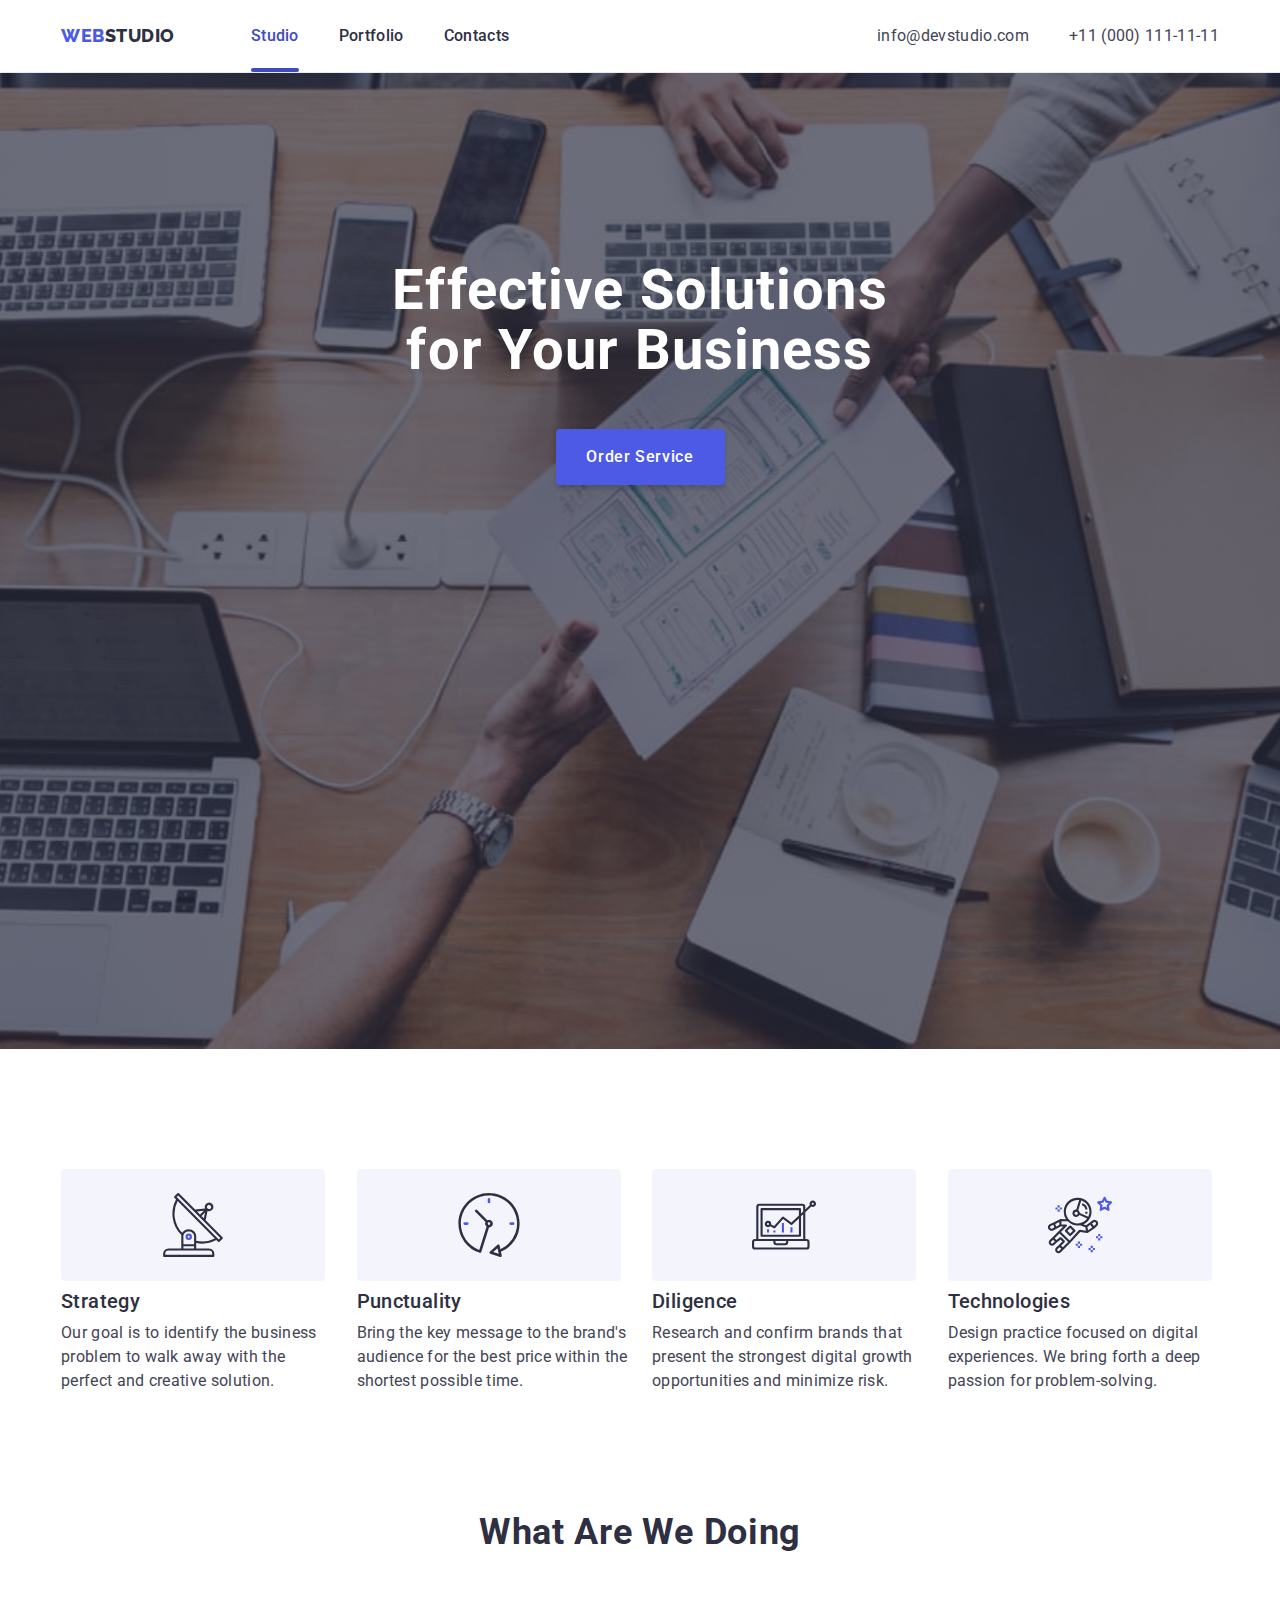
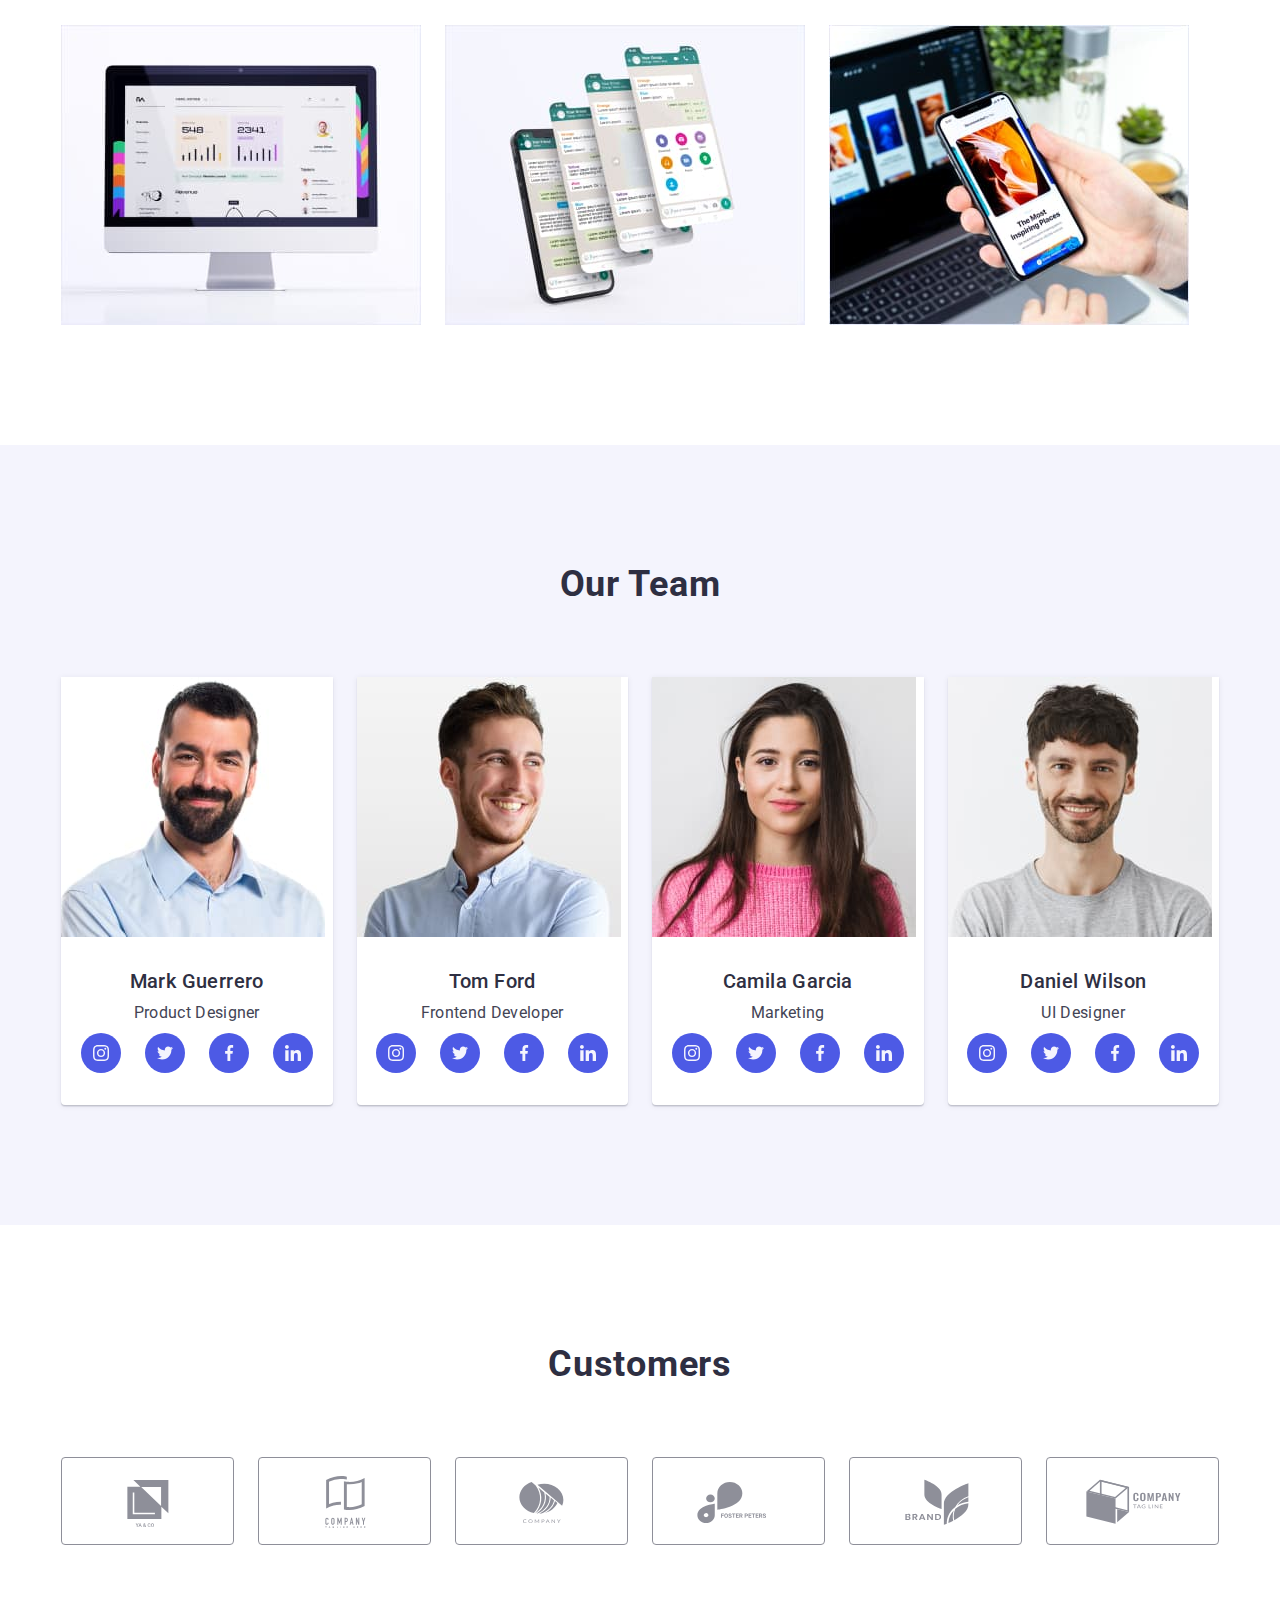
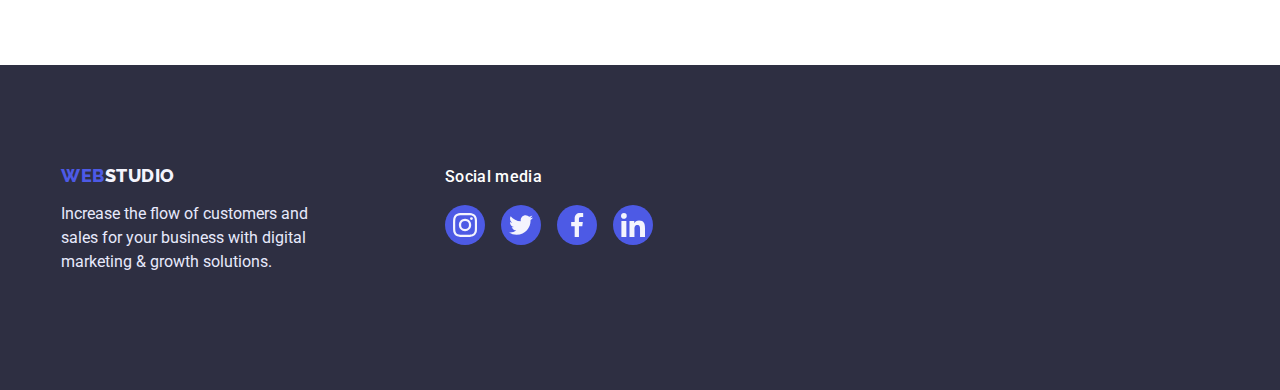
==== index.html @ 12a0edd6 "Initial commit" ====
<!DOCTYPE html>
<html lang="en">
  <head>
    <meta charset="UTF-8" />
    <meta http-equiv="X-UA-Compatible" content="IE=edge" />
    <meta name="viewport" content="width=device-width, initial-scale=1.0" />
    <title>WebStudio</title>
    <link rel="preconnect" href="https://fonts.googleapis.com" />
    <link rel="preconnect" href="https://fonts.gstatic.com" crossorigin />
    <link
      href="https://fonts.googleapis.com/css2?family=Raleway:wght@800&family=Roboto:wght@400;500;700;900&display=swap"
      rel="stylesheet"
    />

    <link
      rel="stylesheet"
      href="https://cdnjs.cloudflare.com/ajax/libs/modern-normalize/1.1.0/modern-normalize.min.css"
      integrity="sha512-wpPYUAdjBVSE4KJnH1VR1HeZfpl1ub8YT/NKx4PuQ5NmX2tKuGu6U/JRp5y+Y8XG2tV+wKQpNHVUX03MfMFn9Q=="
      crossorigin="anonymous"
      referrerpolicy="no-referrer"
    />

    <link rel="stylesheet" href="./css/styles.css" />
  </head>
  <body>
    <header class="heder-border">
      <div class="container box main-nav">
        <nav class="main-nav">
          <a href="./index.html" class="main-logo link"
            >Web<span class="logo-part link">Studio</span>
          </a>
          <ul class="list site-nav">
            <li>
              <a href="./index.html" class="studio-navi current-page link"
                >Studio</a
              >
            </li>
            <li>
              <a href="./portfolio.html" class="studio-navi link">Portfolio</a>
            </li>
            <li><a href="" class="studio-navi link">Contacts</a></li>
          </ul>
        </nav>
        <address class="feedback">
          <ul class="list feedback-nav">
            <li>
              <a href="mailto:info@devstudio.com" class="feedback-email link"
                >info@devstudio.com</a
              >
            </li>
            <li>
              <a href="tel:+110001111111" class="feedback-telefon link"
                >+11 (000) 111-11-11</a
              >
            </li>
          </ul>
        </address>
      </div>
    </header>
    <main>
      <!--section 1-->
      <section class="hero-section overlay">
        <div class="container box">
          <h1 class="hero-title">Effective Solutions for Your Business</h1>
          <button type="button" class="button" data-modal-open>
            Order Service
          </button>
        </div>
      </section>

      <!--section 2-->
      <section class="our-advantages">
        <div class="container box">
          <h2 class="header-zwai" hidden>Our advantages</h2>
          <ul class="list advantages-item">
            <li class="text advantages">
              <div class="icons-seczwai">
                <svg class="logo-szwai" width="64" height="64">
                  <use href="./images/icon.svg#icon-antenna"></use>
                </svg>
              </div>
              <h3 class="header-drai studio">Strategy</h3>
              <p class="main-text studio">
                Our goal is to identify the business problem to walk away with
                the perfect and creative solution.
              </p>
            </li>
            <li class="text advantages">
              <div class="icons-seczwai">
                <svg class="logo-szwai" width="64" height="64">
                  <use href="./images/icon.svg#icon-clock"></use>
                </svg>
              </div>
              <h3 class="header-drai studio">Punctuality</h3>
              <p class="main-text studio">
                Bring the key message to the brand's audience for the best price
                within the shortest possible time.
              </p>
            </li>
            <li class="text advantages">
              <div class="icons-seczwai">
                <svg class="logo-szwai" width="64" height="64">
                  <use href="./images/icon.svg#icon-diagram"></use>
                </svg>
              </div>
              <h3 class="header-drai studio">Diligence</h3>
              <p class="main-text studio">
                Research and confirm brands that present the strongest digital
                growth opportunities and minimize risk.
              </p>
            </li>
            <li class="text advantages">
              <div class="icons-seczwai">
                <svg class="logo-szwai" width="64" height="64">
                  <use href="./images/icon.svg#icon-astronaut"></use>
                </svg>
              </div>
              <h3 class="header-drai studio">Technologies</h3>
              <p class="main-text studio">
                Design practice focused on digital experiences. We bring forth a
                deep passion for problem-solving.
              </p>
            </li>
          </ul>
        </div>
      </section>

      <!--section 3-->
      <section class="we-doing">
        <div class="container box">
          <h2 class="header-zwai">What are we doing</h2>
          <ul class="list wedoing-item">
            <li class="wedoing-image">
              <img src="./images/studio/comp.jpg" alt="Computer" width="360" />
            </li>
            <li class="wedoing-image">
              <img
                src="./images/studio/telefon.jpg"
                alt="Telefon"
                width="360"
              />
            </li>
            <li class="wedoing-image">
              <img
                src=".//images/studio/telefonlaptop.jpg"
                alt="Telefon-laptop"
                width="360"
              />
            </li>
          </ul>
        </div>
      </section>

      <!--section 4 Our Team-->
      <section class="section-vier">
        <div class="container box">
          <h2 class="header-zwai">Our Team</h2>
          <ul class="list ourteam-item">
            <li class="team-item ourteam-image">
              <img
                src="./images/studio/markguerero.jpg"
                alt="Mark Guerrero"
                width="264"
              />
              <div class="work-position">
                <h3 class="header-drai">Mark Guerrero</h3>
                <p class="main-text">Product Designer</p>
                <ul class="social-list list">
                  <li class="social-list-item">
                    <a href="" class="social-list-link">
                      <svg class="social-list-icon" width="16" height="16">
                        <use href="./images/icon.svg#icon-instagram"></use>
                      </svg>
                    </a>
                  </li>
                  <li class="social-list-item">
                    <a href="" class="social-list-link">
                      <svg class="social-list-icon" width="16" height="16">
                        <use href="./images/icon.svg#icon-twitter"></use>
                      </svg>
                    </a>
                  </li>
                  <li class="social-list-item">
                    <a href="" class="social-list-link">
                      <svg class="social-list-icon" width="16" height="16">
                        <use href="./images/icon.svg#icon-facebook"></use>
                      </svg>
                    </a>
                  </li>
                  <li class="social-list-item">
                    <a href="" class="social-list-link">
                      <svg class="social-list-icon" width="16" height="16">
                        <use href="./images/icon.svg#icon-linkedin"></use>
                      </svg>
                    </a>
                  </li>
                </ul>
              </div>
            </li>
            <li class="team-item ourteam-image">
              <img
                src="./images/studio/tomford.jpg"
                alt="Tom Ford"
                width="264"
              />
              <div class="work-position">
                <h3 class="header-drai">Tom Ford</h3>
                <p class="main-text">Frontend Developer</p>
                <ul class="social-list list">
                  <li class="social-list-item">
                    <a href="" class="social-list-link">
                      <svg class="social-list-icon" width="16" height="16">
                        <use href="./images/icon.svg#icon-instagram"></use>
                      </svg>
                    </a>
                  </li>
                  <li class="social-list-item">
                    <a href="" class="social-list-link">
                      <svg class="social-list-icon" width="16" height="16">
                        <use href="./images/icon.svg#icon-twitter"></use>
                      </svg>
                    </a>
                  </li>
                  <li class="social-list-item">
                    <a href="" class="social-list-link">
                      <svg class="social-list-icon" width="16" height="16">
                        <use href="./images/icon.svg#icon-facebook"></use>
                      </svg>
                    </a>
                  </li>
                  <li class="social-list-item">
                    <a href="" class="social-list-link">
                      <svg class="social-list-icon" width="16" height="16">
                        <use href="./images/icon.svg#icon-linkedin"></use>
                      </svg>
                    </a>
                  </li>
                </ul>
              </div>
            </li>
            <li class="team-item ourteam-image">
              <img
                src="./images/studio/camilagarcia.jpg"
                alt="Camila Garcia"
                width="264"
              />
              <div class="work-position">
                <h3 class="header-drai">Camila Garcia</h3>
                <p class="main-text">Marketing</p>
                <ul class="social-list list">
                  <li class="social-list-item">
                    <a href="" class="social-list-link">
                      <svg class="social-list-icon" width="16" height="16">
                        <use href="./images/icon.svg#icon-instagram"></use>
                      </svg>
                    </a>
                  </li>
                  <li class="social-list-item">
                    <a href="" class="social-list-link">
                      <svg class="social-list-icon" width="16" height="16">
                        <use href="./images/icon.svg#icon-twitter"></use>
                      </svg>
                    </a>
                  </li>
                  <li class="social-list-item">
                    <a href="" class="social-list-link">
                      <svg class="social-list-icon" width="16" height="16">
                        <use href="./images/icon.svg#icon-facebook"></use>
                      </svg>
                    </a>
                  </li>
                  <li class="social-list-item">
                    <a href="" class="social-list-link">
                      <svg class="social-list-icon" width="16" height="16">
                        <use href="./images/icon.svg#icon-linkedin"></use>
                      </svg>
                    </a>
                  </li>
                </ul>
              </div>
            </li>
            <li class="team-item ourteam-image">
              <img
                src="./images/studio/danielwilson.jpg"
                alt="Daniel Wilson"
                width="264"
              />
              <div class="work-position">
                <h3 class="header-drai">Daniel Wilson</h3>
                <p class="main-text">UI Designer</p>
                <ul class="social-list list">
                  <li class="social-list-item">
                    <a
                      href="https://www.instagram.com"
                      class="social-list-link"
                    >
                      <svg class="social-list-icon" width="16" height="16">
                        <use href="./images/icon.svg#icon-instagram"></use>
                      </svg>
                    </a>
                  </li>
                  <li class="social-list-item">
                    <a href="" class="social-list-link">
                      <svg class="social-list-icon" width="16" height="16">
                        <use href="./images/icon.svg#icon-twitter"></use>
                      </svg>
                    </a>
                  </li>
                  <li class="social-list-item">
                    <a href="" class="social-list-link">
                      <svg class="social-list-icon" width="16" height="16">
                        <use href="./images/icon.svg#icon-facebook"></use>
                      </svg>
                    </a>
                  </li>
                  <li class="social-list-item">
                    <a href="" class="social-list-link">
                      <svg class="social-list-icon" width="16" height="16">
                        <use href="./images/icon.svg#icon-linkedin"></use>
                      </svg>
                    </a>
                  </li>
                </ul>
              </div>
            </li>
          </ul>
        </div>
      </section>

      <!-- Section-5 -->

      <section class="company">
        <div class="container box">
          <h2 class="header-zwai section-funf">Customers</h2>
          <ul class="compani-list list">
            <li class="company-list-item">
              <a href="" class="company-list-link">
                <svg class="company-list-icon" width="104" height="56">
                  <use href="./images/icon.svg#icon-Logo"></use>
                </svg>
              </a>
            </li>
            <li class="company-list-item">
              <a href="" class="company-list-link">
                <svg class="company-list-icon" width="104" height="56">
                  <use href="./images/icon.svg#icon-Logo-1"></use>
                </svg>
              </a>
            </li>
            <li class="company-list-item">
              <a href="" class="company-list-link">
                <svg class="company-list-icon" width="104" height="56">
                  <use href="./images/icon.svg#icon-Logo-2"></use>
                </svg>
              </a>
            </li>
            <li class="company-list-item">
              <a href="" class="company-list-link">
                <svg class="company-list-icon" width="104" height="56">
                  <use href="./images/icon.svg#icon-Logo-3"></use>
                </svg>
              </a>
            </li>
            <li class="company-list-item">
              <a href="" class="company-list-link">
                <svg class="company-list-icon" width="104" height="56">
                  <use href="./images/icon.svg#icon-Logo-4"></use>
                </svg>
              </a>
            </li>
            <li class="company-list-item">
              <a href="" class="company-list-link">
                <svg class="company-list-icon" width="104" height="56">
                  <use href="./images/icon.svg#icon-Logo-5"></use>
                </svg>
              </a>
            </li>
          </ul>
        </div>
      </section>
    </main>
    <footer class="footer-item box">
      <div class="container footer-zwaipart box">
        <div class="footer-part-main">
          <a href="./index.html" class="main-logo link"
            >Web<span class="footer-part link">Studio</span>
          </a>
          <p class="footer-inform">
            Increase the flow of customers and sales for your business with
            digital marketing & growth solutions.
          </p>
        </div>
        <div class="footer-part-social">
          <p class="social-media">Social media</p>
          <ul class="socialmedia-list list">
            <li class="socialmedia-item">
              <a href="" class="socialmedia-link">
                <svg class="socialmedia-icon" width="24" height="24">
                  <use href="./images/icon.svg#icon-instagram"></use>
                </svg>
              </a>
            </li>
            <li class="socialmedia-item">
              <a href="" class="socialmedia-link">
                <svg class="socialmedia-icon" width="24" height="24">
                  <use href="./images/icon.svg#icon-twitter"></use>
                </svg>
              </a>
            </li>
            <li class="socialmedia-item">
              <a href="" class="socialmedia-link">
                <svg class="socialmedia-icon" width="24" height="24">
                  <use href="./images/icon.svg#icon-facebook"></use>
                </svg>
              </a>
            </li>
            <li class="socialmedia-item">
              <a href="" class="socialmedia-link">
                <svg class="socialmedia-icon" width="24" height="24">
                  <use href="./images/icon.svg#icon-linkedin"></use>
                </svg>
              </a>
            </li>
          </ul>
        </div>
      </div>
    </footer>

    <!-- Modal section -->

    <div class="backdrop is-hidden" data-modal>
      <div class="modal">
        <button type="button" class="modal-close-btn" data-modal-close>
          <svg class="modal-close-btn-icon" width="8" height="8">
            <use href="./images/icon.svg#icon-close-modal"></use>
          </svg>
        </button>
      </div>
    </div>

    <script src="./js/modal.js"></script>
  </body>
</html>
---- css/styles.css ----
/* Typography */

/* Colors */

:root {
  --primary-brand-color: #4d5ae5;
  --pressed-state-color: #404bbf;
  --dark-color: #2e2f42;
  --success-color: #31d0aa;
  --body-text-color: #434455;
  --subtle-text-color: #8e8f99;
  --accent-color: #e7e9fc;
  --light-color: #f4f4fd;
  --modal-overlay-color: #2e2f42;
  --hero-background-color: #2e2f42;
  --body-background-color: #ffffff;
  --company-color: #afb1b8;

  --modal-background: #fcfcfc;
  --backdor-background: rgba(46, 47, 66, 0.4);

  --transition-dur-and-func: 250ms cubic-bezier(0.4, 0, 0.2, 1);
}

.link {
  text-decoration: none;
}

.list {
  padding: 0;
  margin: 0;

  list-style: none;
}

/* .box {
  outline: 2px solid tomato;
} */

.section-padding {
  padding-top: 0;
  padding-bottom: 0;
}

.container {
  width: 1158px;
  padding-left: 15px;
  padding-right: 15px;
  margin: 0 auto;
}

img {
  display: block;
}

/* Header 1 */
.hero-title {
  margin: 0 auto 48px;
  max-width: 496px;

  font-weight: 700;
  font-size: 56px;
  line-height: 1.07;
  letter-spacing: 0.02em;
  color: var(--body-background-color);
}

/* Header 2 */
.header-zwai {
  margin-top: 0;
  margin-bottom: 72px;

  font-weight: 700;
  font-size: 36px;
  line-height: 1.11;
  text-align: center;
  letter-spacing: 0.02em;
  text-transform: capitalize;
  color: var(--dark-color);
}

/* Header 3 */
.header-drai {
  text-align: center;
  margin-top: 0;
  margin-bottom: 8px;

  font-weight: 500;
  font-size: 20px;
  line-height: 1.2;
  letter-spacing: 0.02em;
  color: var(--dark-color);
}

body {
  margin: 0;
  font-family: 'Roboto', sans-serif;
  background-color: var(--body-background-color);
  color: var(--body-text-color);
}

.main-text {
  text-align: center;
  margin-top: 0;
  margin-bottom: 0;

  font-size: 16px;
  line-height: 1.5;
  letter-spacing: 0.02em;
  color: var(--body-text-color);
}

/* Header */

.heder-border {
  border-bottom: 1px solid var(--accent-color);
  box-shadow: 0px 2px 1px rgba(46, 47, 66, 0.08),
    0px 1px 1px rgba(46, 47, 66, 0.16), 0px 1px 6px rgba(46, 47, 66, 0.08);
}

.main-logo {
  margin-right: 76px;

  font-family: 'Raleway', sans-serif;
  font-weight: 800;
  font-size: 18px;
  line-height: 1.17;
  letter-spacing: 0.03em;
  text-transform: uppercase;
  color: var(--primary-brand-color);
}

.main-nav {
  display: flex;
  align-items: center;
  margin-right: auto;
}

.main-logo .logo-part {
  color: var(--dark-color);
}

/* Site nav */
.site-nav {
  display: flex;
  gap: 40px;
}

.studio-navi {
  position: relative;
  display: block;
  padding: 24px 0;
  transition: color var(--transition-dur-and-func);

  font-weight: 500;
  font-size: 16px;
  line-height: 1.5;
  letter-spacing: 0.02em;
  color: var(--dark-color);
}

.studio-navi:hover,
.studio-navi:focus {
  color: var(--pressed-state-color);
}

.studio-navi::after {
  content: '';
  position: absolute;
  bottom: 0;
  left: 0;

  display: inline-block;
  width: 100%;
  height: 4px;
  border-radius: 2px;
  /* background: var(--pressed-state-color); */
}

.studio-navi.current-page {
  color: var(--pressed-state-color);
}

.studio-navi.current-page::after,
.studio-navi:hover::after,
.studio-navi:focus::after {
  background: var(--pressed-state-color);
}

.feedback {
  font-style: normal;
  font-weight: 400;
  font-size: 16px;
  line-height: 1.5;
  letter-spacing: 0.02em;
  color: var(--body-text-color);
}

.feedback-nav {
  display: flex;
  gap: 40px;
}

.feedback-email {
  transition: color var(--transition-dur-and-func);

  font-size: 16px;
  line-height: 1.5;
  letter-spacing: 0.02em;
  color: var(--body-text-color);
}

.feedback-telefon {
  margin-right: 0;
  transition: color var(--transition-dur-and-func);

  font-size: 16px;
  line-height: 1.5;
  letter-spacing: 0.02em;
  color: var(--body-text-color);
}

.feedback-email:hover,
.feedback-email:focus,
.feedback-telefon:hover,
.feedback-telefon:focus {
  color: var(--pressed-state-color);
}
/* Studio */

/* Main */
/* section 1 hero-section*/

.hero-section {
  padding-top: 188px;
  padding-bottom: 188px;
  text-align: center;

  background-color: var(--hero-background-color);
}

.overlay {
  max-width: 1440px;
  height: 600px;
  margin-left: auto;
  margin-right: auto;
  background-image: linear-gradient(
      rgba(46, 47, 66, 0.7),
      rgba(46, 47, 66, 0.7)
    ),
    url(../images/bg/people-office.jpg);
  background-repeat: no-repeat;
  background-position: center;
  background-color: var(--hero-background-color);
  background-size: cover;
}

.button {
  display: block;
  min-width: 169px;
  height: 56px;
  border: none;
  border-radius: 4px;
  box-shadow: 0px 4px 4px rgba(0, 0, 0, 0.15);
  cursor: pointer;
  margin: 0 auto;
  transition: background-color var(--transition-dur-and-func);

  color: var(--body-background-color);
  background-color: var(--primary-brand-color);
  font-family: 'Roboto', sans-serif;
  font-weight: 500;
  font-size: 16px;
  line-height: 1.5;
  letter-spacing: 0.04em;
}

.button:hover,
.button:focus {
  background-color: var(--pressed-state-color);
  cursor: pointer;
}

/* section 2 our-advantages */
.our-advantages {
  padding: 120px 0;
}

.advantages-item {
  display: flex;
  gap: 24px;
}

.text.advantages {
  width: calc((100% - 72px) / 4);
}

.header-drai.studio {
  display: block;
  text-align: left;
}

.main-text.studio {
  text-align: left;
}

.icons-seczwai {
  display: flex;
  justify-content: center;
  align-items: center;
  border-radius: 4px;
  width: 264px;
  height: 112px;
  background-color: var(--light-color);
  /* outline: 1px solid tomato; */
  margin-bottom: 8px;
}

.logo-szwai {
  display: flex;
  justify-content: center;
  align-items: center;
}

/* section 3 we-doing */

.we-doing {
  padding-bottom: 120px;
}

.wedoing-item {
  display: flex;
  gap: 24px;
}

.wedoing-item.wedoing-image {
  width: calc((100% - 48px) / 3);
}

/* section 4 */
.section-vier {
  padding-top: 120px;
  padding-bottom: 120px;
  background-color: var(--light-color);
}

.ourteam-item {
  display: flex;
  gap: 24px;
}

.team-item {
  width: calc((100% - 72px) / 4);

  background-color: var(--body-background-color);
  box-shadow: 0px 1px 6px rgba(46, 47, 66, 0.08),
    0px 1px 1px rgba(46, 47, 66, 0.16), 0px 2px 1px rgba(46, 47, 66, 0.08);
  border-radius: 0px 0px 4px 4px;
}

.work-position {
  padding: 32px 0;
  border-radius: 0px 0px 4px 4px;
}

.social-list-link {
  display: flex;
  justify-content: center;
  align-items: center;
  transition: background-color var(--transition-dur-and-func);

  width: 40px;
  height: 40px;
  border-radius: 50%;
  background-color: var(--primary-brand-color);
}

.social-list-icon {
  fill: var(--light-color);
}

.social-list {
  display: flex;
  justify-content: center;
  gap: 24px;
  margin-top: 8px;
}

.social-list-link:hover,
.social-list-link:focus {
  background-color: var(--pressed-state-color);
}

/* Section-5 */
.company {
  padding-top: 120px;
  padding-bottom: 120px;
}

.header-zwai.section-funf {
  line-height: 1.1;
}

.compani-list {
  display: flex;
  align-items: center;
  gap: 24px;
}

.company-list-item {
  display: flex;
  width: calc((100% - 120px) / 6);
  height: 88px;
}

.company-list-icon {
  fill: currentColor;
}

.company-list-link {
  display: flex;
  align-items: center;
  justify-content: center;
  width: 100%;
  transition: color var(--transition-dur-and-func);

  border: 1px solid var(--subtle-text-color);
  border-radius: 4px;
  color: var(--subtle-text-color);
  /* color: var(--company-color); */
}

.company-list-link:hover,
.company-list-link:focus {
  border: 1px solid var(--pressed-state-color);
  color: var(--pressed-state-color);
}

/* Footer */
.footer-item {
  padding-top: 100px;
  padding-bottom: 100px;
  background-color: var(--dark-color);
}

.footer-einspart > a {
  display: inline-block;
  margin-bottom: 16px;
}

.footer-part {
  font-size: 18px;
  line-height: 1.17;
  letter-spacing: 0.03em;
  text-transform: uppercase;
  color: var(--light-color);
}

.footer-inform {
  margin-top: 16px;
  max-width: 264px;

  font-weight: 400;
  font-size: 16px;
  line-height: 24px;
  color: var(--accent-color);
}

.social-media {
  margin-top: 0;
  margin-bottom: 16px;
  padding-top: 0;
  font-weight: 500;
  font-size: 16px;
  line-height: 1.5;
  letter-spacing: 0.02em;
  color: var(--body-background-color);
}

.container.footer-zwaipart {
  display: flex;
  align-items: baseline;
  gap: 120px;
}

.socialmedia-icon {
  fill: var(--light-color);
}

.socialmedia-list {
  display: flex;
  justify-content: end;
  gap: 16px;
}

.socialmedia-link {
  display: flex;
  justify-content: center;
  align-items: center;
  transition: background-color var(--transition-dur-and-func);

  width: 40px;
  height: 40px;
  border-radius: 50%;
  background-color: var(--primary-brand-color);
}

.socialmedia-link:hover,
.socialmedia-link:focus {
  background-color: var(--success-color);
}

/* Portfolio */
/* Main */

/* section-filters */
.filters {
  padding-right: 0;
  padding-left: 0;
  padding-top: 120px;
  padding-bottom: 120px;
}

.button-item {
  gap: 24px;
  margin-bottom: 72px;
  display: flex;
  justify-content: center;
}

.button-portfolio {
  padding: 12px 24px;
  border: 1px solid var(--accent-color);
  border-radius: 4px;
  transition: color var(--transition-dur-and-func),
    background-color var(--transition-dur-and-func),
    box-shadow var(--transition-dur-and-func),
    border var(--transition-dur-and-func);

  cursor: pointer;
  color: var(--primary-brand-color);
  background-color: var(--light-color);
  font-family: 'Roboto', sans-serif;
  font-weight: 500;
  font-size: 16px;
  line-height: 1.5;
  letter-spacing: 0.04em;
}

.button-portfolio:hover,
.button-portfolio:focus {
  color: var(--body-background-color);
  background-color: var(--pressed-state-color);

  border: 1px solid transparent;
  box-shadow: 0px 3px 1px rgba(0, 0, 0, 0.1), 0px 2px 1px rgba(0, 0, 0, 0.08),
    0px 2px 2px rgba(0, 0, 0, 0.12);
}

.portfolio-title {
  margin-top: 0;
  margin-bottom: 8px;

  font-weight: 500;
  font-size: 20px;
  line-height: 1.2;
  letter-spacing: 0.02em;
  color: var(--dark-color);
}

.filters-image {
  column-gap: 24px;
  row-gap: 48px;
  display: flex;
  flex-wrap: wrap;
  /* background-color: teal; */
}

.filters-element {
  width: calc((100% - 48px) / 3);
  transition: box-shadow var(--transition-dur-and-func);
}

.filters-element:hover,
.filters-element:focus {
  box-shadow: 0px 1px 6px rgba(46, 47, 66, 0.08),
    0px 1px 1px rgba(46, 47, 66, 0.16), 0px 2px 1px rgba(46, 47, 66, 0.08);
}

.filters-element-link {
  display: block;
}

.filters-element-link:hover,
.filters-element-link:focus {
  box-shadow: 0px 1px 6px rgba(46, 47, 66, 0.08),
    0px 1px 1px rgba(46, 47, 66, 0.16), 0px 2px 1px rgba(46, 47, 66, 0.08);
}

.portfolio-work {
  padding: 32px 16px;
  border: 1px solid var(--accent-color);
  border-top: none;
  margin-bottom: 8px;
}

div.portfolio-work {
  margin-bottom: 0;
}

.main-text.portfolio {
  text-align: left;
}

.filters-element-wrapper {
  position: relative;
  overflow: hidden;
}

.overlay-footer {
  margin: 0;
  position: absolute;
  top: 0;
  left: 0;
  width: 100%;
  height: 100%;
  transform: translate(0, 101%);
  transition: transform var(--transition-dur-and-func);

  padding: 40px 32px;
  background-color: var(--primary-brand-color);
  font-weight: 400;
  font-size: 16px;
  line-height: 1.5;
  color: var(--light-color);
}

.filters-element-link:hover .overlay-footer,
.filters-element-link:focus .overlay-footer {
  transform: translate(0, 0);
}

/* .filters-element:not(:nth-child(3n)) {
  margin-right: 24px;
} */

/* .filters-element:nth-child(3n){
  margin-right: 0;
} */

/* .filters-element:not(:nth-last-child(-n + 3)) {
  margin-bottom: 48px;
} */

/* .filters-element:nth-last-child(-n+3){
  margin-bottom: 0;
} */

/* Modal section */

.backdrop {
  position: fixed;
  z-index: 100;
  opacity: 1;
  top: 0;
  left: 0;
  width: 100%;
  height: 100%;
  background-color: var(--backdor-background);

  transition: opacity var(--transition-dur-and-func),
    visibility var(--transition-dur-and-func);
}

.backdrop.is-hidden {
  opacity: 0;
  visibility: hidden;
  pointer-events: none;
}

.modal {
  position: absolute;
  top: 50%;
  left: 50%;
  transform: translate(-50%, -50%) scale(1);
  transition: transform var(--transition-dur-and-func);

  width: 408px;
  height: 576px;

  background-color: var(--modal-background);
  box-shadow: 0px 1px 1px rgba(0, 0, 0, 0.14), 0px 1px 3px rgba(0, 0, 0, 0.12),
    0px 2px 1px rgba(0, 0, 0, 0.2);
  border-radius: 4px;
}

.modal-close-btn {
  position: absolute;
  top: 24px;
  right: 24px;
  cursor: pointer;
  display: flex;
  justify-content: center;
  align-items: center;
  width: 24px;
  height: 24px;
  border-radius: 50%;
  background-color: var(--accent-color);
  border: 1px solid rgba(0, 0, 0, 0.1);
  padding: 0;
}
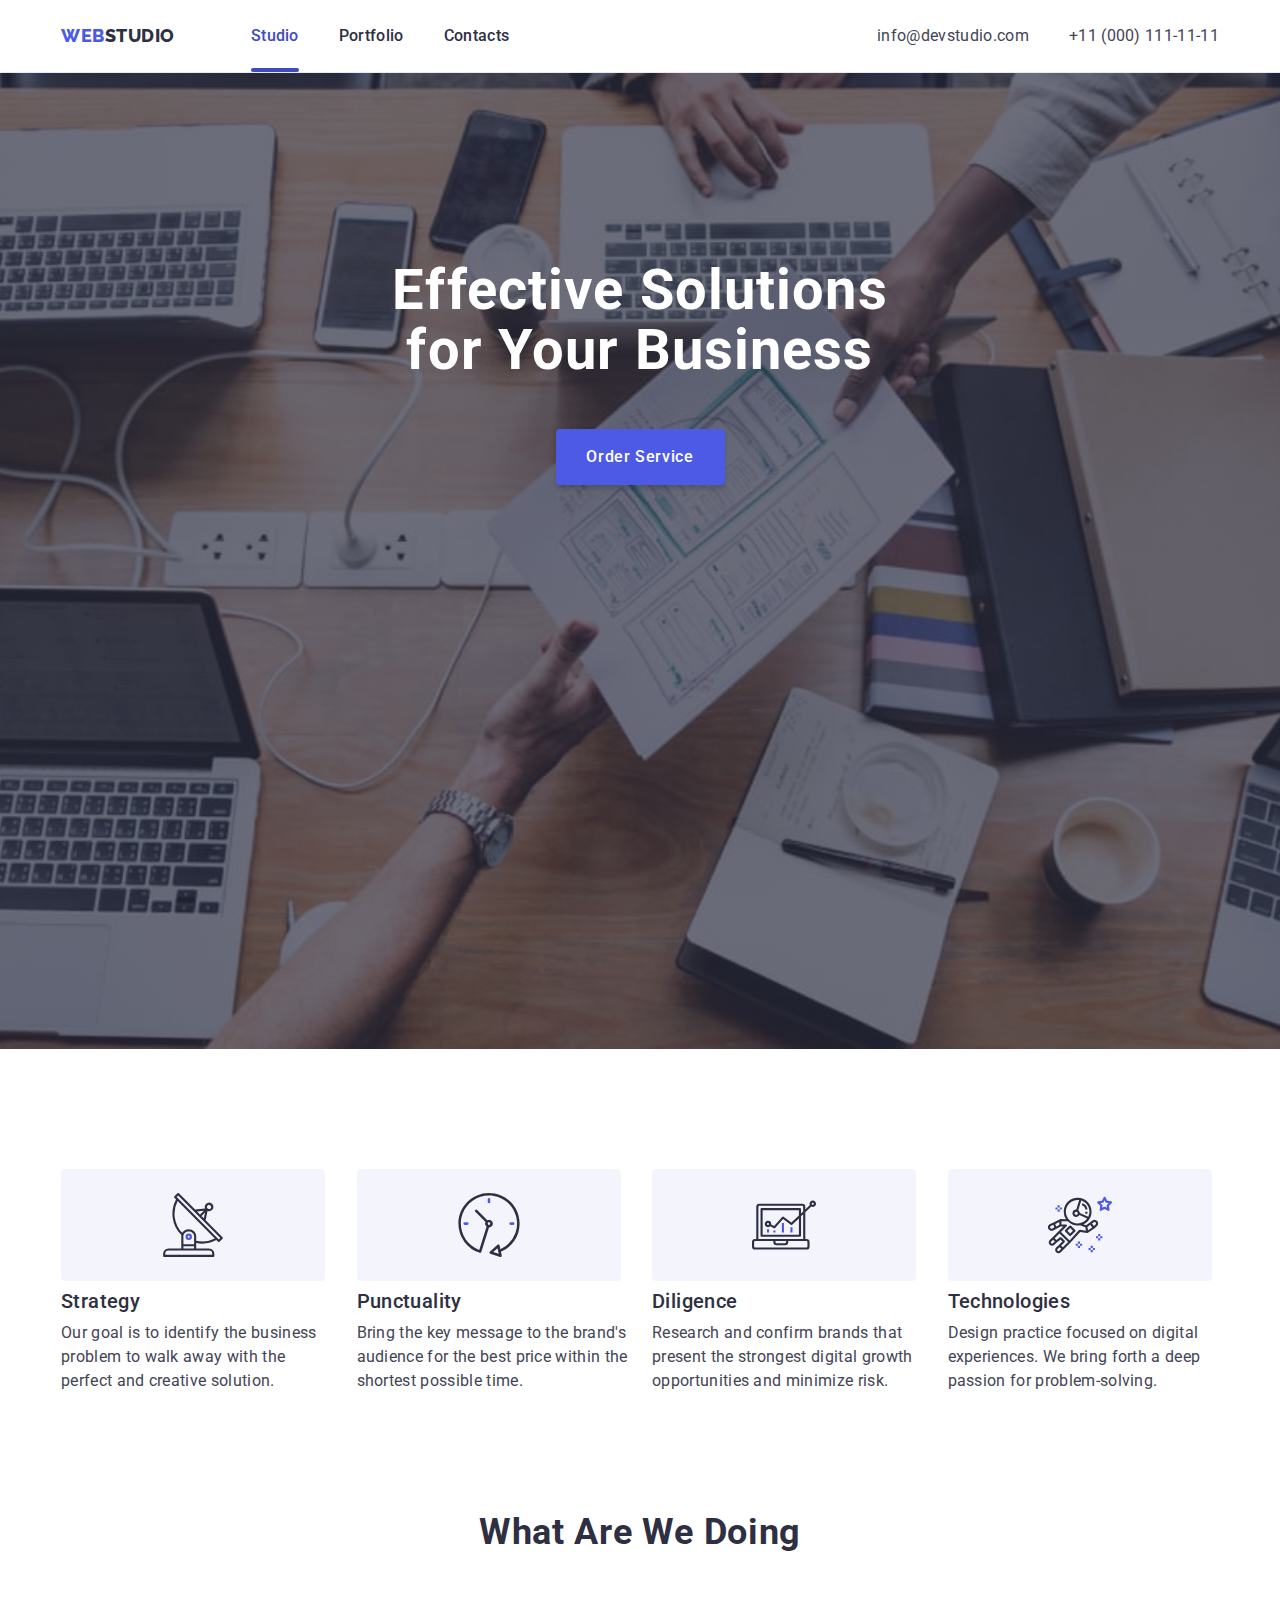
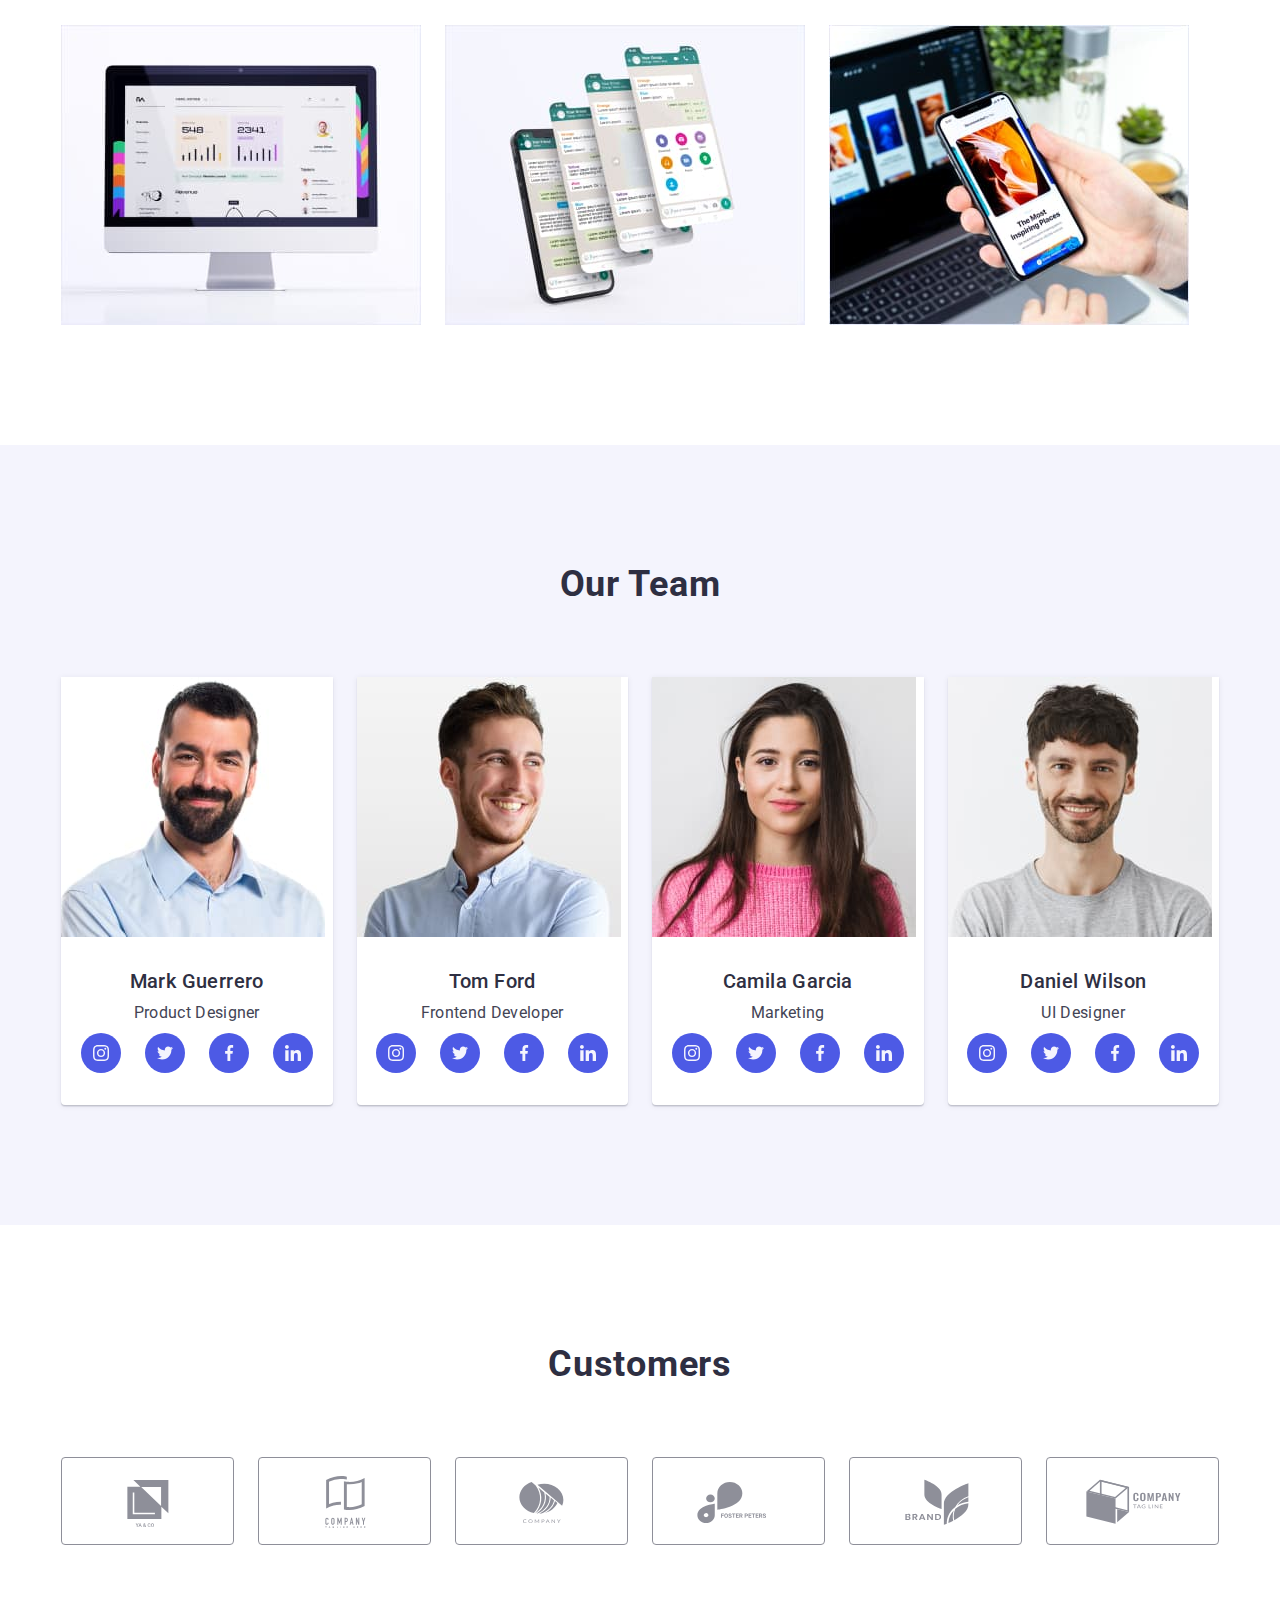
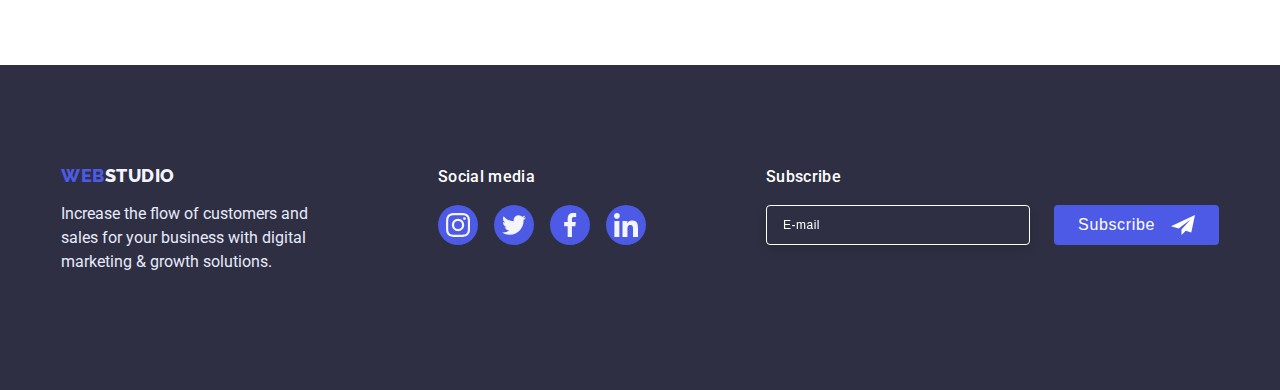
==== commit 9feaf569: "1-260423" ====
--- a/index.html
+++ b/index.html
@@ -71,7 +71,7 @@
       <!--section 2-->
       <section class="our-advantages">
         <div class="container box">
-          <h2 class="header-zwai" hidden>Our advantages</h2>
+          <h2 class="header-zwai visually-hidden">Our advantages</h2>
           <ul class="list advantages-item">
             <li class="text advantages">
               <div class="icons-seczwai">
@@ -423,6 +423,24 @@
             </li>
           </ul>
         </div>
+        <div class="footer-subscribe">
+          <strong class="social-media">Subscribe</strong>
+          <form class="modal-footer-form">
+            <input
+              type="email"
+              name="user_email"
+              class="modal-footer-input"
+              required
+              placeholder="E-mail"
+            />
+            <button type="submit" class="button-subscribe-telegram">
+              Subscribe
+              <svg class="telegram-icon" width="24" height="24">
+                <use href="./images/icon.svg#icon-telegram"></use>
+              </svg>
+            </button>
+          </form>
+        </div>
       </div>
     </footer>
 
@@ -435,6 +453,76 @@
             <use href="./images/icon.svg#icon-close-modal"></use>
           </svg>
         </button>
+        <form class="modal-form">
+          <strong class="modal-header"
+            >Leave your contacts and we will call you back</strong
+          >
+          <label class="modal-form-field">
+            <span class="modal-form-input-desk">Name</span>
+            <span class="modal-form-input-wrapper">
+              <input
+                type="text"
+                name="user_name"
+                class="modal-form-input"
+                required
+                pattern="[a-zA-Zа-яА-Я]+"
+                minlength="2"
+              />
+              <svg class="modal-form-input-icon" width="18" height="18">
+                <use href="./images/icon.svg#icon-person"></use>
+              </svg>
+            </span>
+          </label>
+          <label class="modal-form-field">
+            <span class="modal-form-input-desk">Phone</span>
+            <span class="modal-form-input-wrapper">
+              <input
+                type="tel"
+                name="user_phone"
+                class="modal-form-input"
+                required
+                pattern="[0-9]{3}-[0-9]{3}-[0-9]{2}-[0-9]{2}"
+                title="xxx-xxx-xx-xx"
+              />
+              <svg class="modal-form-input-icon" width="18" height="18">
+                <use href="./images/icon.svg#icon-phone"></use>
+              </svg>
+            </span>
+          </label>
+          <label class="modal-form-field">
+            <span class="modal-form-input-desk">Email</span>
+            <span class="modal-form-input-wrapper">
+              <input
+                type="email"
+                name="user_email"
+                class="modal-form-input"
+                required
+              />
+              <svg class="modal-form-input-icon" width="18" height="18">
+                <use href="./images/icon.svg#icon-email"></use>
+              </svg>
+            </span>
+          </label>
+          <label class="modal-form-field">
+            <span class="modal-form-input-desk">Comment</span>
+            <textarea
+              name="user_message"
+              class="modal-form-message"
+              placeholder="Text input"
+            ></textarea>
+          </label>
+          <input
+            id="user-policy"
+            type="checkbox"
+            name="user_policy"
+            class="modal-form-check visually-hidden"
+          />
+          <label for="user-policy" class="modal-form-check-desk">
+            I accept the terms and conditions of the&nbsp;
+            <a href="" class="user-policy-link">Privacy Policy</a>
+          </label>
+          <button type="submit" class="modal-form-submit">Send</button>
+        </form>
       </div>
     </div>
 
--- a/css/styles.css
+++ b/css/styles.css
@@ -20,6 +20,9 @@
   --backdor-background: rgba(46, 47, 66, 0.4);
 
   --transition-dur-and-func: 250ms cubic-bezier(0.4, 0, 0.2, 1);
+
+  --modal-form-input: #8e8f99;
+  --navy-blue-modal: rgba(46, 47, 66, 0.4);
 }
 
 .link {
@@ -31,6 +34,17 @@
   margin: 0;
 
   list-style: none;
+}
+
+.visually-hidden {
+  position: absolute;
+  width: 1px;
+  height: 1px;
+  margin: -1px;
+  padding: 0;
+  overflow: hidden;
+  border: 0;
+  clip: rect(0 0 0 0);
 }
 
 /* .box {
@@ -510,113 +524,6 @@
   background-color: var(--success-color);
 }
 
-/* Portfolio */
-/* Main */
-
-/* section-filters */
-.filters {
-  padding-right: 0;
-  padding-left: 0;
-  padding-top: 120px;
-  padding-bottom: 120px;
-}
-
-.button-item {
-  gap: 24px;
-  margin-bottom: 72px;
-  display: flex;
-  justify-content: center;
-}
-
-.button-portfolio {
-  padding: 12px 24px;
-  border: 1px solid var(--accent-color);
-  border-radius: 4px;
-  transition: color var(--transition-dur-and-func),
-    background-color var(--transition-dur-and-func),
-    box-shadow var(--transition-dur-and-func),
-    border var(--transition-dur-and-func);
-
-  cursor: pointer;
-  color: var(--primary-brand-color);
-  background-color: var(--light-color);
-  font-family: 'Roboto', sans-serif;
-  font-weight: 500;
-  font-size: 16px;
-  line-height: 1.5;
-  letter-spacing: 0.04em;
-}
-
-.button-portfolio:hover,
-.button-portfolio:focus {
-  color: var(--body-background-color);
-  background-color: var(--pressed-state-color);
-
-  border: 1px solid transparent;
-  box-shadow: 0px 3px 1px rgba(0, 0, 0, 0.1), 0px 2px 1px rgba(0, 0, 0, 0.08),
-    0px 2px 2px rgba(0, 0, 0, 0.12);
-}
-
-.portfolio-title {
-  margin-top: 0;
-  margin-bottom: 8px;
-
-  font-weight: 500;
-  font-size: 20px;
-  line-height: 1.2;
-  letter-spacing: 0.02em;
-  color: var(--dark-color);
-}
-
-.filters-image {
-  column-gap: 24px;
-  row-gap: 48px;
-  display: flex;
-  flex-wrap: wrap;
-  /* background-color: teal; */
-}
-
-.filters-element {
-  width: calc((100% - 48px) / 3);
-  transition: box-shadow var(--transition-dur-and-func);
-}
-
-.filters-element:hover,
-.filters-element:focus {
-  box-shadow: 0px 1px 6px rgba(46, 47, 66, 0.08),
-    0px 1px 1px rgba(46, 47, 66, 0.16), 0px 2px 1px rgba(46, 47, 66, 0.08);
-}
-
-.filters-element-link {
-  display: block;
-}
-
-.filters-element-link:hover,
-.filters-element-link:focus {
-  box-shadow: 0px 1px 6px rgba(46, 47, 66, 0.08),
-    0px 1px 1px rgba(46, 47, 66, 0.16), 0px 2px 1px rgba(46, 47, 66, 0.08);
-}
-
-.portfolio-work {
-  padding: 32px 16px;
-  border: 1px solid var(--accent-color);
-  border-top: none;
-  margin-bottom: 8px;
-}
-
-div.portfolio-work {
-  margin-bottom: 0;
-}
-
-.main-text.portfolio {
-  text-align: left;
-}
-
-.filters-element-wrapper {
-  position: relative;
-  overflow: hidden;
-}
-
 .overlay-footer {
   margin: 0;
   position: absolute;
@@ -640,6 +547,182 @@
   transform: translate(0, 0);
 }
 
+/* Modal section */
+
+.modal-footer-form {
+  display: flex;
+  gap: 24px;
+}
+
+.social-media {
+  display: block;
+  margin-bottom: 16px;
+}
+
+.modal-footer-input {
+  border: none;
+  padding-left: 16px;
+  width: 264px;
+  height: 40px;
+  background-color: var(--dark-color);
+  box-sizing: border-box;
+  border: 1px solid var(--body-background-color);
+  filter: drop-shadow(0px 4px 4px rgba(0, 0, 0, 0.15));
+  border-radius: 4px;
+  color: var(--body-background-color);
+}
+
+.modal-footer-input::placeholder {
+  font-weight: 400;
+  font-size: 12px;
+  line-height: 2;
+  display: flex;
+  align-items: center;
+  letter-spacing: 0.04em;
+  color: var(--body-background-color);
+}
+
+.button-subscribe-telegram {
+  border: none;
+  cursor: pointer;
+  display: flex;
+  flex-direction: row;
+  justify-content: center;
+  align-items: center;
+  padding: 8px 24px;
+
+  background-color: var(--primary-brand-color);
+  border-radius: 4px;
+  transition: background-color var(--transition-dur-and-func);
+
+  font-weight: 500;
+  font-size: 16px;
+  line-height: 1.5;
+  align-items: center;
+  text-align: center;
+  letter-spacing: 0.04em;
+  color: var(--body-background-color);
+}
+
+.button-subscribe-telegram:hover,
+.button-subscribe-telegram:focus {
+  background-color: var(--pressed-state-color);
+  cursor: pointer;
+}
+
+.telegram-icon {
+  align-items: center;
+  fill: var(--body-background-color);
+  margin-left: 16px;
+}
+
+/* Portfolio */
+/* Main */
+
+/* section-filters */
+.filters {
+  padding-right: 0;
+  padding-left: 0;
+  padding-top: 120px;
+  padding-bottom: 120px;
+}
+
+.button-item {
+  gap: 24px;
+  margin-bottom: 72px;
+  display: flex;
+  justify-content: center;
+}
+
+.button-portfolio {
+  padding: 12px 24px;
+  border: 1px solid var(--accent-color);
+  border-radius: 4px;
+  transition: color var(--transition-dur-and-func),
+    background-color var(--transition-dur-and-func),
+    box-shadow var(--transition-dur-and-func),
+    border var(--transition-dur-and-func);
+
+  cursor: pointer;
+  color: var(--primary-brand-color);
+  background-color: var(--light-color);
+  font-family: 'Roboto', sans-serif;
+  font-weight: 500;
+  font-size: 16px;
+  line-height: 1.5;
+  letter-spacing: 0.04em;
+}
+
+.button-portfolio:hover,
+.button-portfolio:focus {
+  color: var(--body-background-color);
+  background-color: var(--pressed-state-color);
+
+  border: 1px solid transparent;
+  box-shadow: 0px 3px 1px rgba(0, 0, 0, 0.1), 0px 2px 1px rgba(0, 0, 0, 0.08),
+    0px 2px 2px rgba(0, 0, 0, 0.12);
+}
+
+.portfolio-title {
+  margin-top: 0;
+  margin-bottom: 8px;
+
+  font-weight: 500;
+  font-size: 20px;
+  line-height: 1.2;
+  letter-spacing: 0.02em;
+  color: var(--dark-color);
+}
+
+.filters-image {
+  column-gap: 24px;
+  row-gap: 48px;
+  display: flex;
+  flex-wrap: wrap;
+  /* background-color: teal; */
+}
+
+.filters-element {
+  width: calc((100% - 48px) / 3);
+  transition: box-shadow var(--transition-dur-and-func);
+}
+
+.filters-element:hover,
+.filters-element:focus {
+  box-shadow: 0px 1px 6px rgba(46, 47, 66, 0.08),
+    0px 1px 1px rgba(46, 47, 66, 0.16), 0px 2px 1px rgba(46, 47, 66, 0.08);
+}
+
+.filters-element-link {
+  display: block;
+}
+
+.filters-element-link:hover,
+.filters-element-link:focus {
+  box-shadow: 0px 1px 6px rgba(46, 47, 66, 0.08),
+    0px 1px 1px rgba(46, 47, 66, 0.16), 0px 2px 1px rgba(46, 47, 66, 0.08);
+}
+
+.portfolio-work {
+  padding: 32px 16px;
+  border: 1px solid var(--accent-color);
+  border-top: none;
+  margin-bottom: 8px;
+}
+
+div.portfolio-work {
+  margin-bottom: 0;
+}
+
+.main-text.portfolio {
+  text-align: left;
+}
+
+.filters-element-wrapper {
+  position: relative;
+  overflow: hidden;
+}
+
 /* .filters-element:not(:nth-child(3n)) {
   margin-right: 24px;
 } */
@@ -684,6 +767,7 @@
   left: 50%;
   transform: translate(-50%, -50%) scale(1);
   transition: transform var(--transition-dur-and-func);
+  padding: 72px 24px 24px 24px;
 
   width: 408px;
   height: 576px;
@@ -709,3 +793,159 @@
   border: 1px solid rgba(0, 0, 0, 0.1);
   padding: 0;
 }
+
+.modal-close-btn:focus,
+.modal-close-btn:hover {
+  background-color: var(--pressed-state-color);
+  fill: var(--body-background-color);
+}
+
+/* Modal-form */
+
+.modal-header {
+  display: block;
+  font-weight: 500;
+  font-size: 16px;
+  line-height: 1.5;
+  text-align: center;
+  letter-spacing: 0.02em;
+  color: var(--dark-color);
+  margin-bottom: 16px;
+}
+
+.modal-form-field {
+  margin-bottom: 8px;
+}
+
+.modal-form {
+  display: flex;
+  flex-direction: column;
+}
+
+.modal-form-input-desk {
+  display: block;
+  font-weight: 400;
+  font-size: 12px;
+  line-height: 1.17;
+  letter-spacing: 0.04em;
+  color: var(--modal-form-input);
+  margin-bottom: 4px;
+}
+
+.modal-form-input-wrapper {
+  position: relative;
+}
+
+.modal-form-input {
+  width: 100%;
+  height: 40px;
+  border: 1px solid rgba(46, 47, 66, 0.4);
+  border-radius: 4px;
+  padding-left: 38px;
+
+  transition: border-color var(--transition-dur-and-func);
+}
+
+.modal-form-input-icon {
+  position: absolute;
+  display: block;
+  top: 50%;
+  left: 16px;
+  transform: translate(0, -50%);
+  fill: var(--dark-color);
+
+  transition: fill var(--transition-dur-and-func);
+}
+
+.modal-form-input:focus {
+  outline: none;
+  border-color: var(--primary-brand-color);
+}
+
+.modal-form-input:focus + .modal-form-input-icon {
+  fill: var(--primary-brand-color);
+}
+
+.modal-form-message {
+  width: 100%;
+  resize: none;
+  height: 120px;
+  border: 1px solid rgba(46, 47, 66, 0.4);
+  border-radius: 4px;
+
+  font-weight: 400;
+  font-size: 12px;
+  line-height: 1.17;
+
+  padding: 10px 16px;
+
+  transition: border-color var(--transition-dur-and-func);
+}
+
+.modal-form-message:focus {
+  outline: none;
+  border-color: var(--primary-brand-color);
+}
+
+.modal-form-check-desk {
+  display: flex;
+  align-items: center;
+  font-weight: 400;
+  font-size: 12px;
+  line-height: 1.17;
+  letter-spacing: 0.04em;
+  color: var(--modal-form-input);
+  margin-bottom: 24px;
+}
+
+.modal-form-check-desk::before {
+  content: '';
+  width: 16px;
+  height: 16px;
+  display: block;
+  border: 1.25px solid var(--dark-color);
+  border-radius: 2px;
+  cursor: pointer;
+  margin-right: 8px;
+}
+
+.modal-form-check:checked + .modal-form-check-desk::before {
+  background-color: var(--pressed-state-color);
+  background-image: url('../modal/click.svg');
+}
+
+.modal-form-check:focus + .modal-form-check-desk::before {
+  border: 1.25px solid var(--pressed-state-color);
+  border-radius: 2px;
+}
+
+.modal-form-submit {
+  display: block;
+  min-width: 169px;
+  height: 56px;
+  border: none;
+  border-radius: 4px;
+  box-shadow: 0px 4px 4px rgba(0, 0, 0, 0.15);
+  cursor: pointer;
+  margin: 0 auto;
+  transition: background-color var(--transition-dur-and-func);
+
+  color: var(--body-background-color);
+  background-color: var(--primary-brand-color);
+  font-family: 'Roboto', sans-serif;
+  font-weight: 500;
+  font-size: 16px;
+  line-height: 1.5;
+  letter-spacing: 0.04em;
+}
+
+.modal-form-submit:hover,
+.modal-form-submit:focus {
+  background-color: var(--pressed-state-color);
+  cursor: pointer;
+}
+
+.user-policy-link {
+  text-decoration-line: underline;
+  color: var(--primary-brand-color);
+}
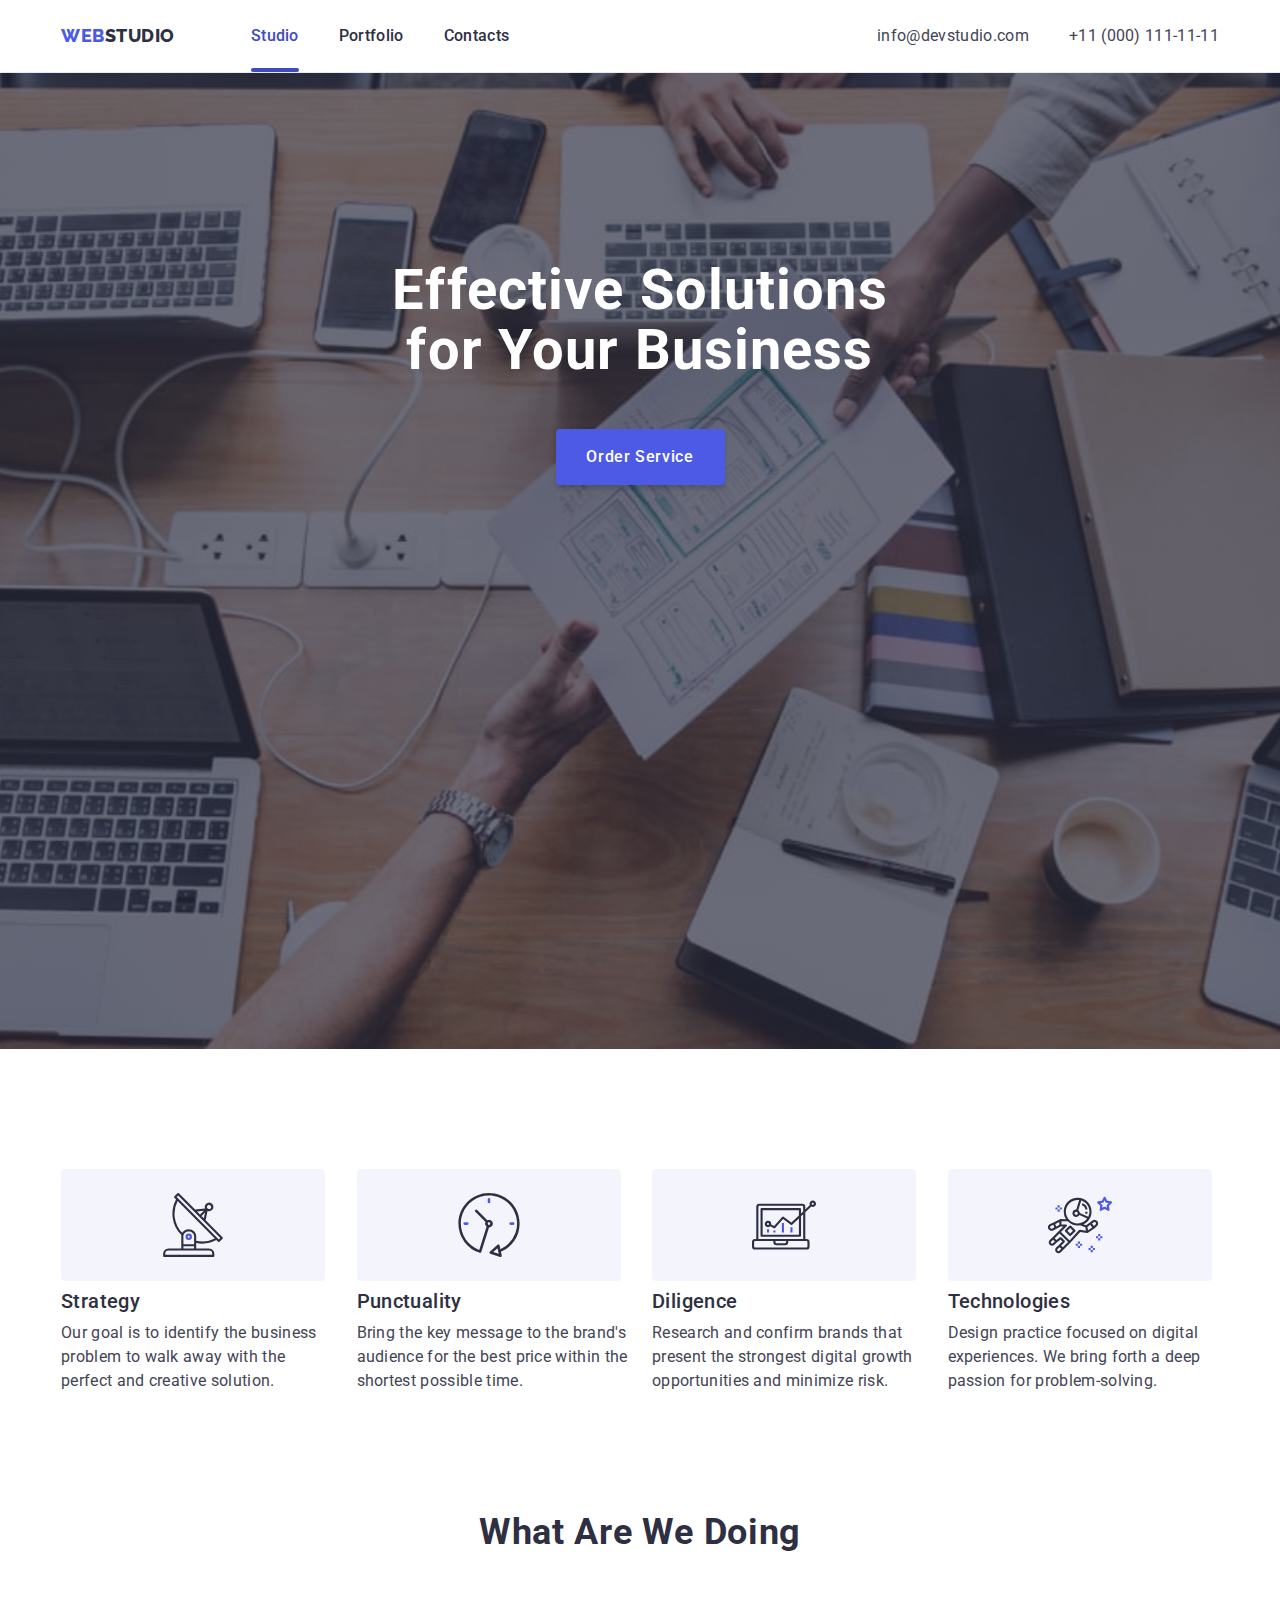
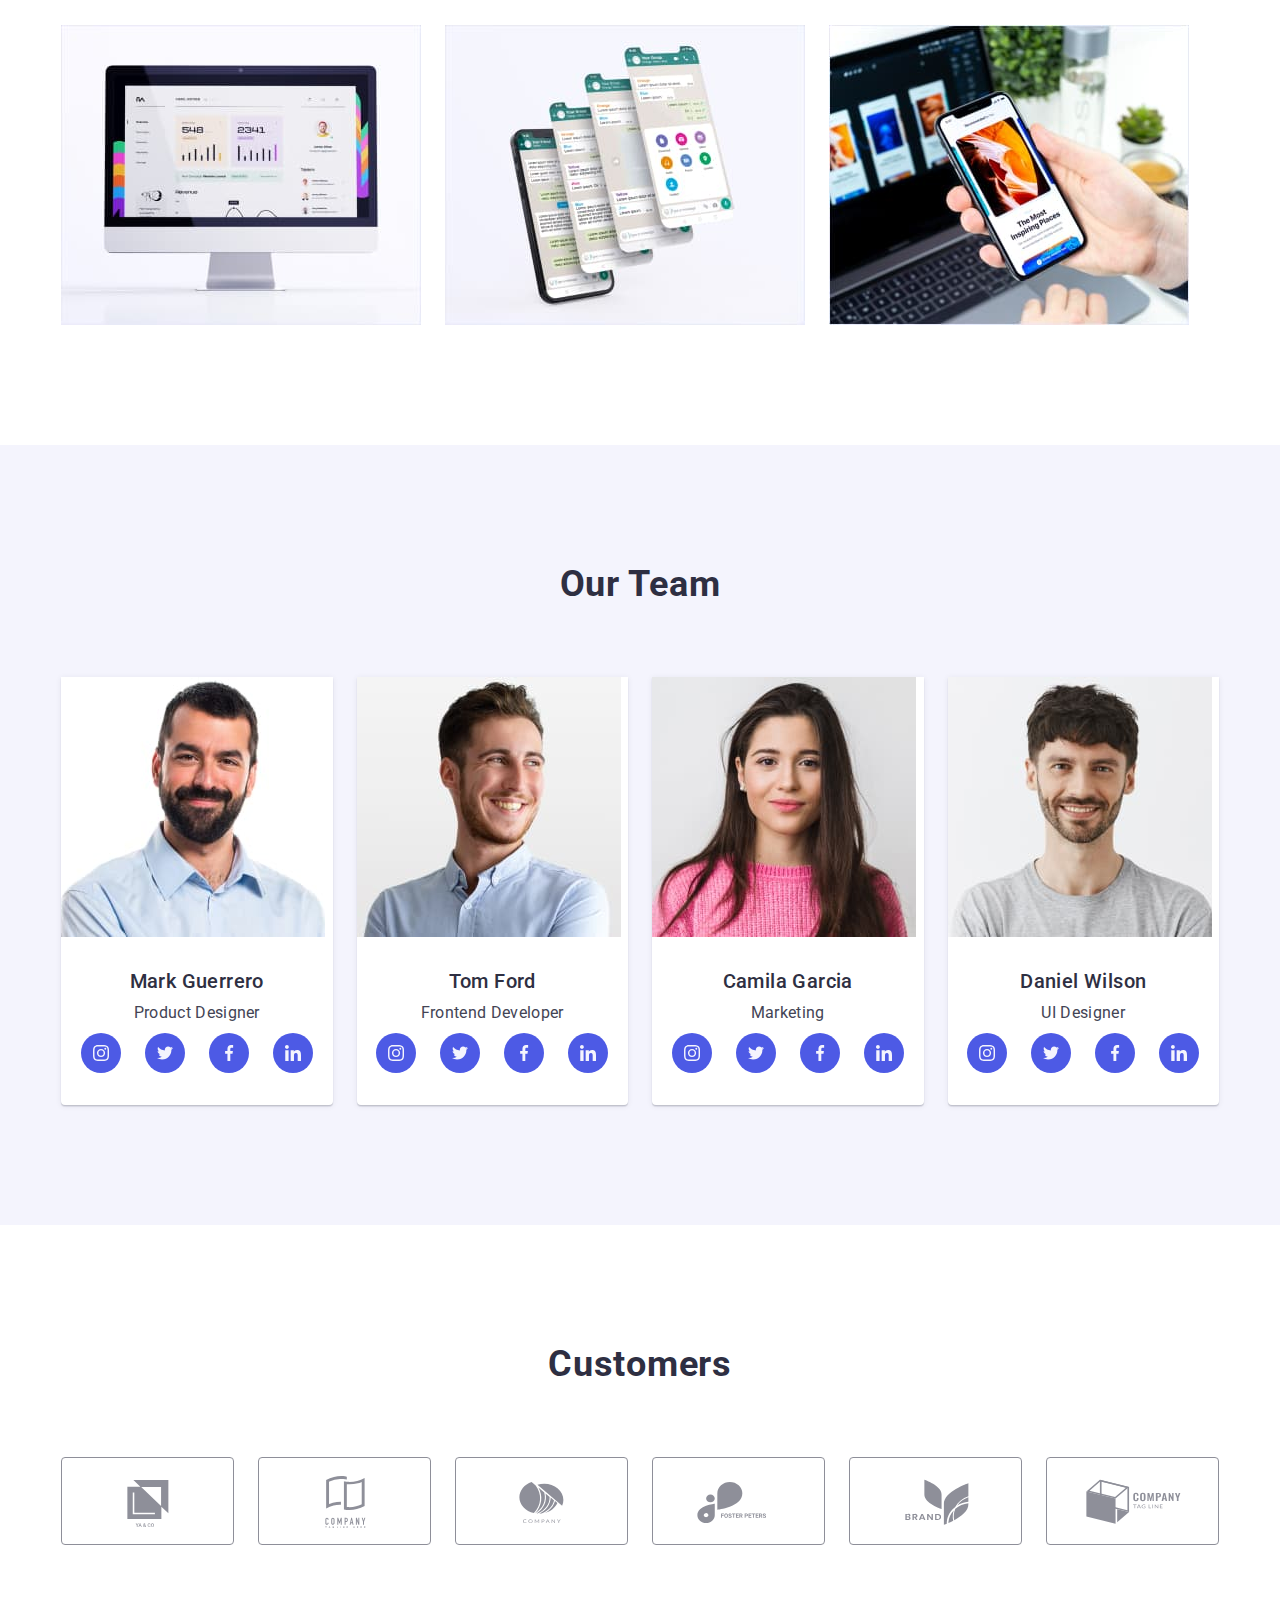
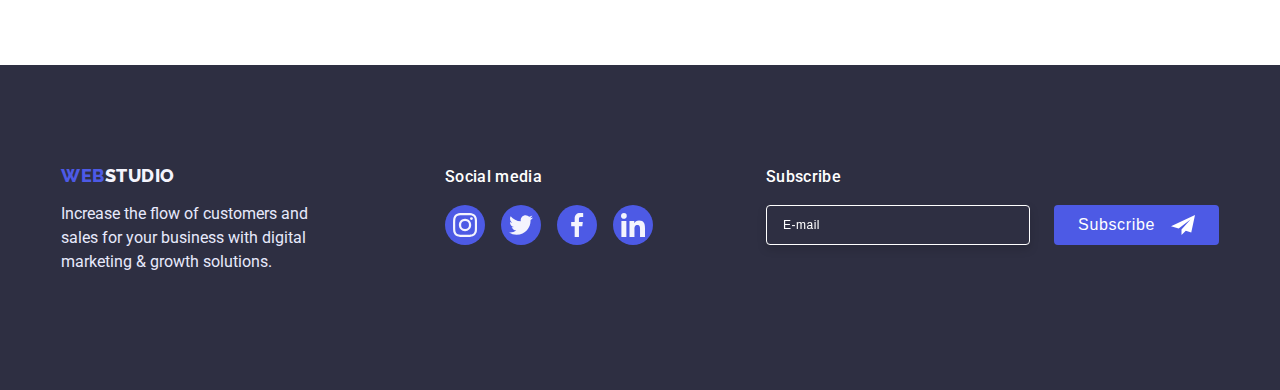
==== commit 336cefe6: "2-2704" ====
--- a/index.html
+++ b/index.html
@@ -468,7 +468,7 @@
                 pattern="[a-zA-Zа-яА-Я]+"
                 minlength="2"
               />
-              <svg class="modal-form-input-icon" width="18" height="18">
+              <svg class="modal-form-input-icon" width="18" height="24">
                 <use href="./images/icon.svg#icon-person"></use>
               </svg>
             </span>
@@ -484,7 +484,7 @@
                 pattern="[0-9]{3}-[0-9]{3}-[0-9]{2}-[0-9]{2}"
                 title="xxx-xxx-xx-xx"
               />
-              <svg class="modal-form-input-icon" width="18" height="18">
+              <svg class="modal-form-input-icon" width="18" height="24">
                 <use href="./images/icon.svg#icon-phone"></use>
               </svg>
             </span>
@@ -498,7 +498,7 @@
                 class="modal-form-input"
                 required
               />
-              <svg class="modal-form-input-icon" width="18" height="18">
+              <svg class="modal-form-input-icon" width="18" height="24">
                 <use href="./images/icon.svg#icon-email"></use>
               </svg>
             </span>
--- a/css/styles.css
+++ b/css/styles.css
@@ -494,7 +494,10 @@
 .container.footer-zwaipart {
   display: flex;
   align-items: baseline;
-  gap: 120px;
+}
+
+.footer-part-main {
+  margin-right: 120px;
 }
 
 .socialmedia-icon {
@@ -548,6 +551,10 @@
 }
 
 /* Modal section */
+
+.footer-subscribe {
+  margin-left: auto;
+}
 
 .modal-footer-form {
   display: flex;
@@ -767,10 +774,9 @@
   left: 50%;
   transform: translate(-50%, -50%) scale(1);
   transition: transform var(--transition-dur-and-func);
-  padding: 72px 24px 24px 24px;
+  padding: 72px 24px 24px;
 
   width: 408px;
-  height: 576px;
 
   background-color: var(--modal-background);
   box-shadow: 0px 1px 1px rgba(0, 0, 0, 0.14), 0px 1px 3px rgba(0, 0, 0, 0.12),
@@ -792,6 +798,9 @@
   background-color: var(--accent-color);
   border: 1px solid rgba(0, 0, 0, 0.1);
   padding: 0;
+
+  transition: background-color var(--transition-dur-and-func),
+    fill var(--transition-dur-and-func);
 }
 
 .modal-close-btn:focus,
